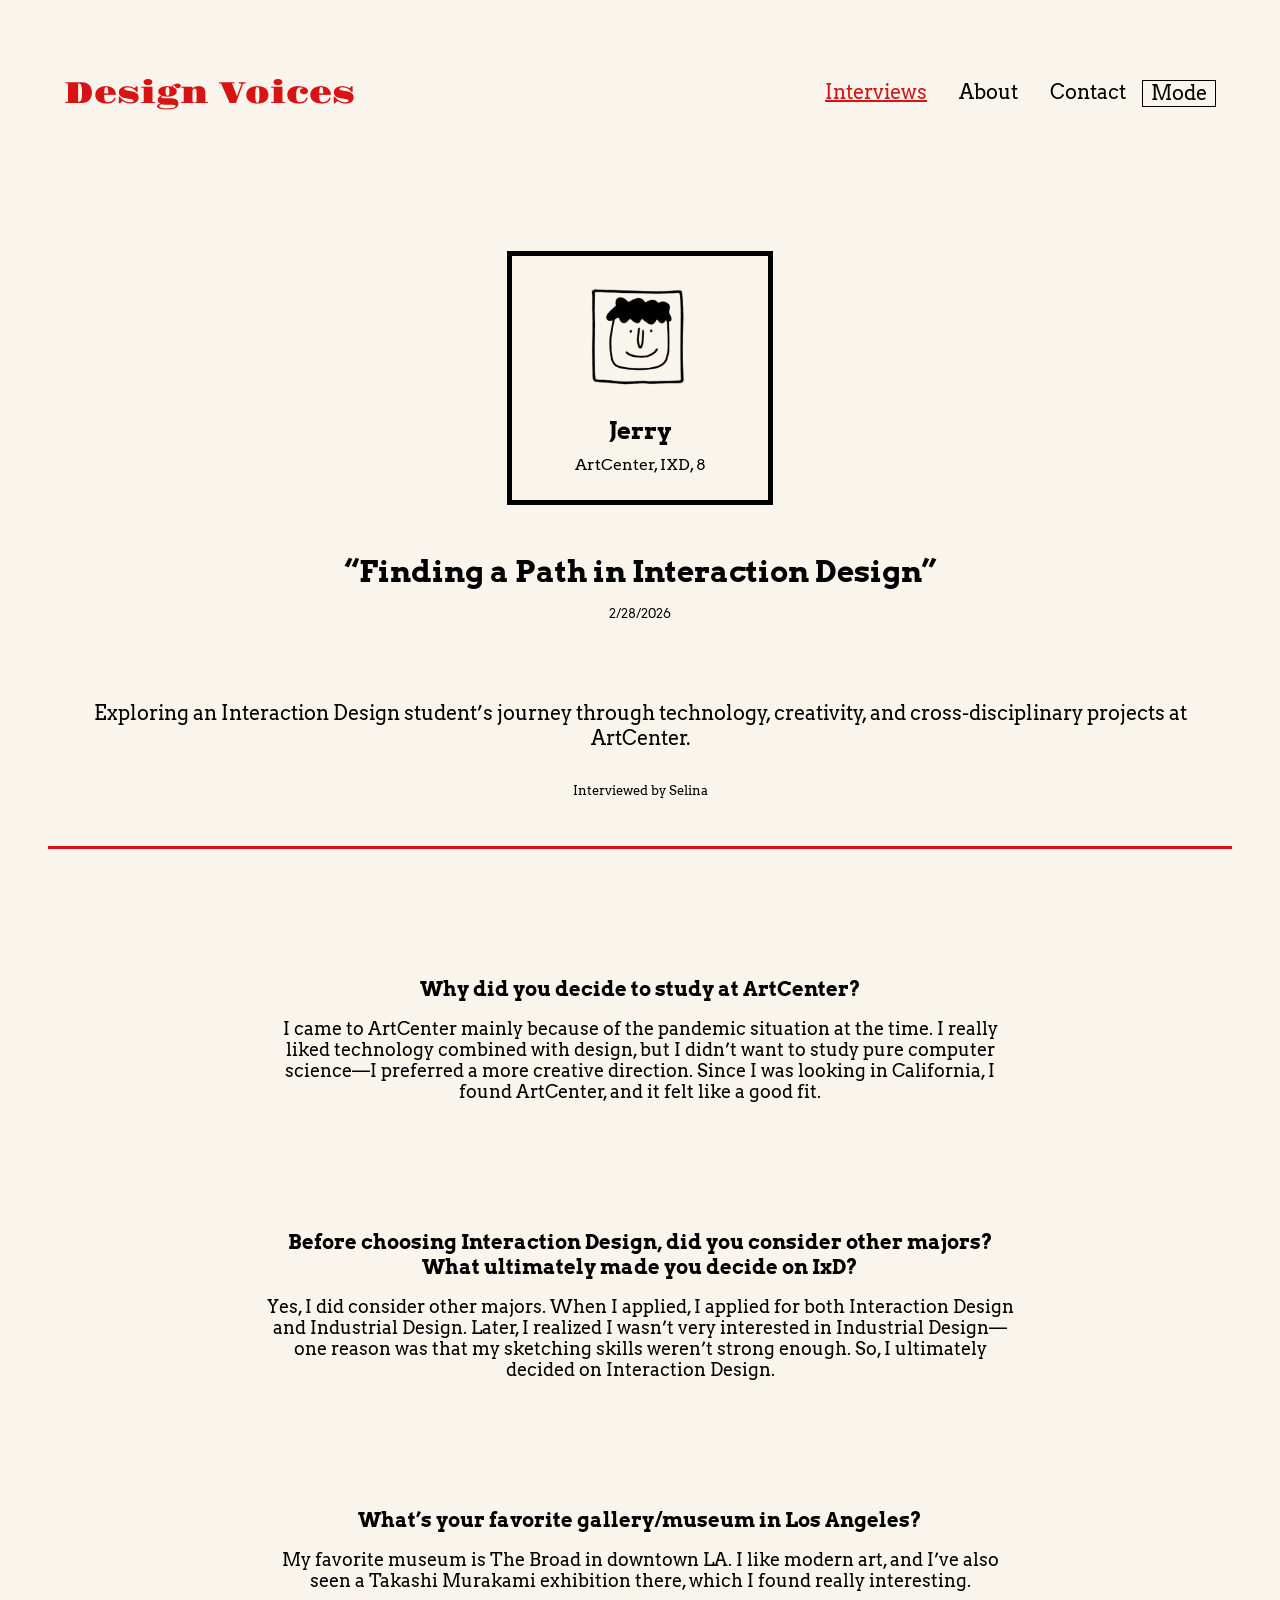
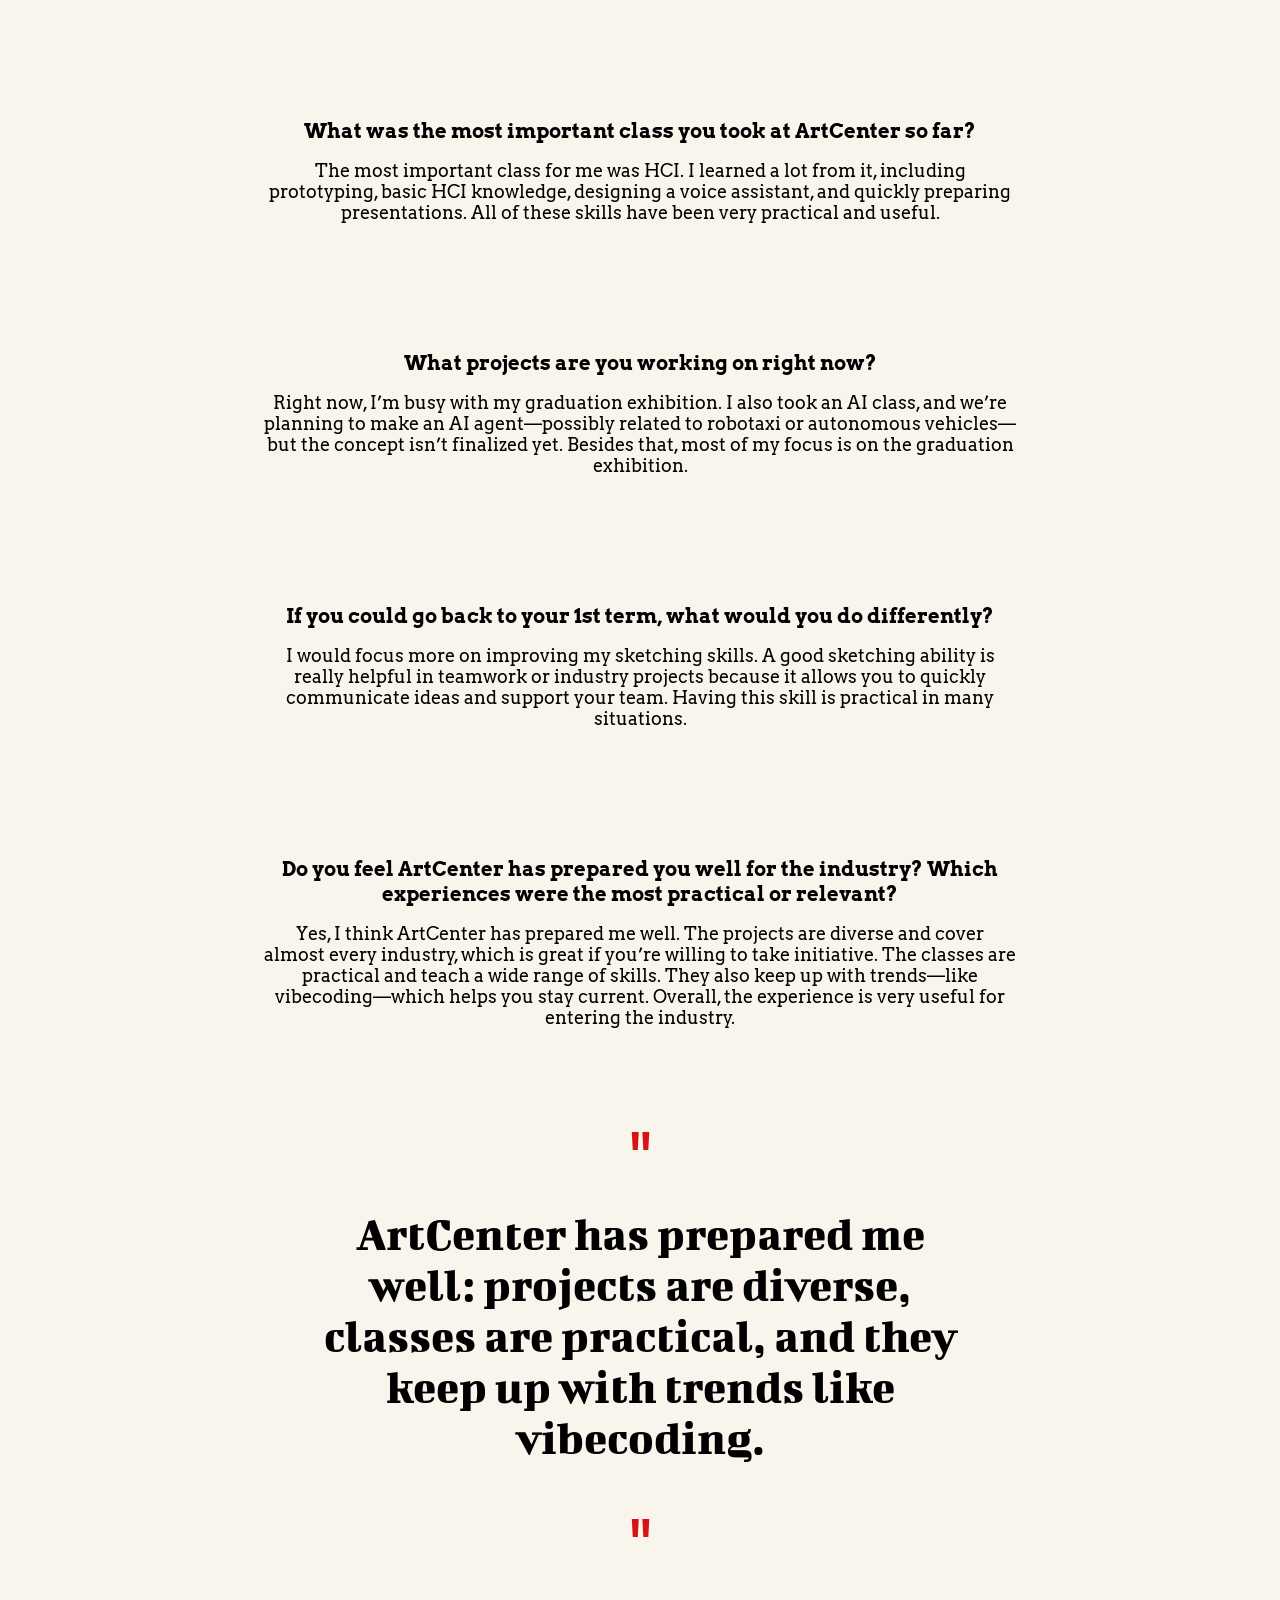
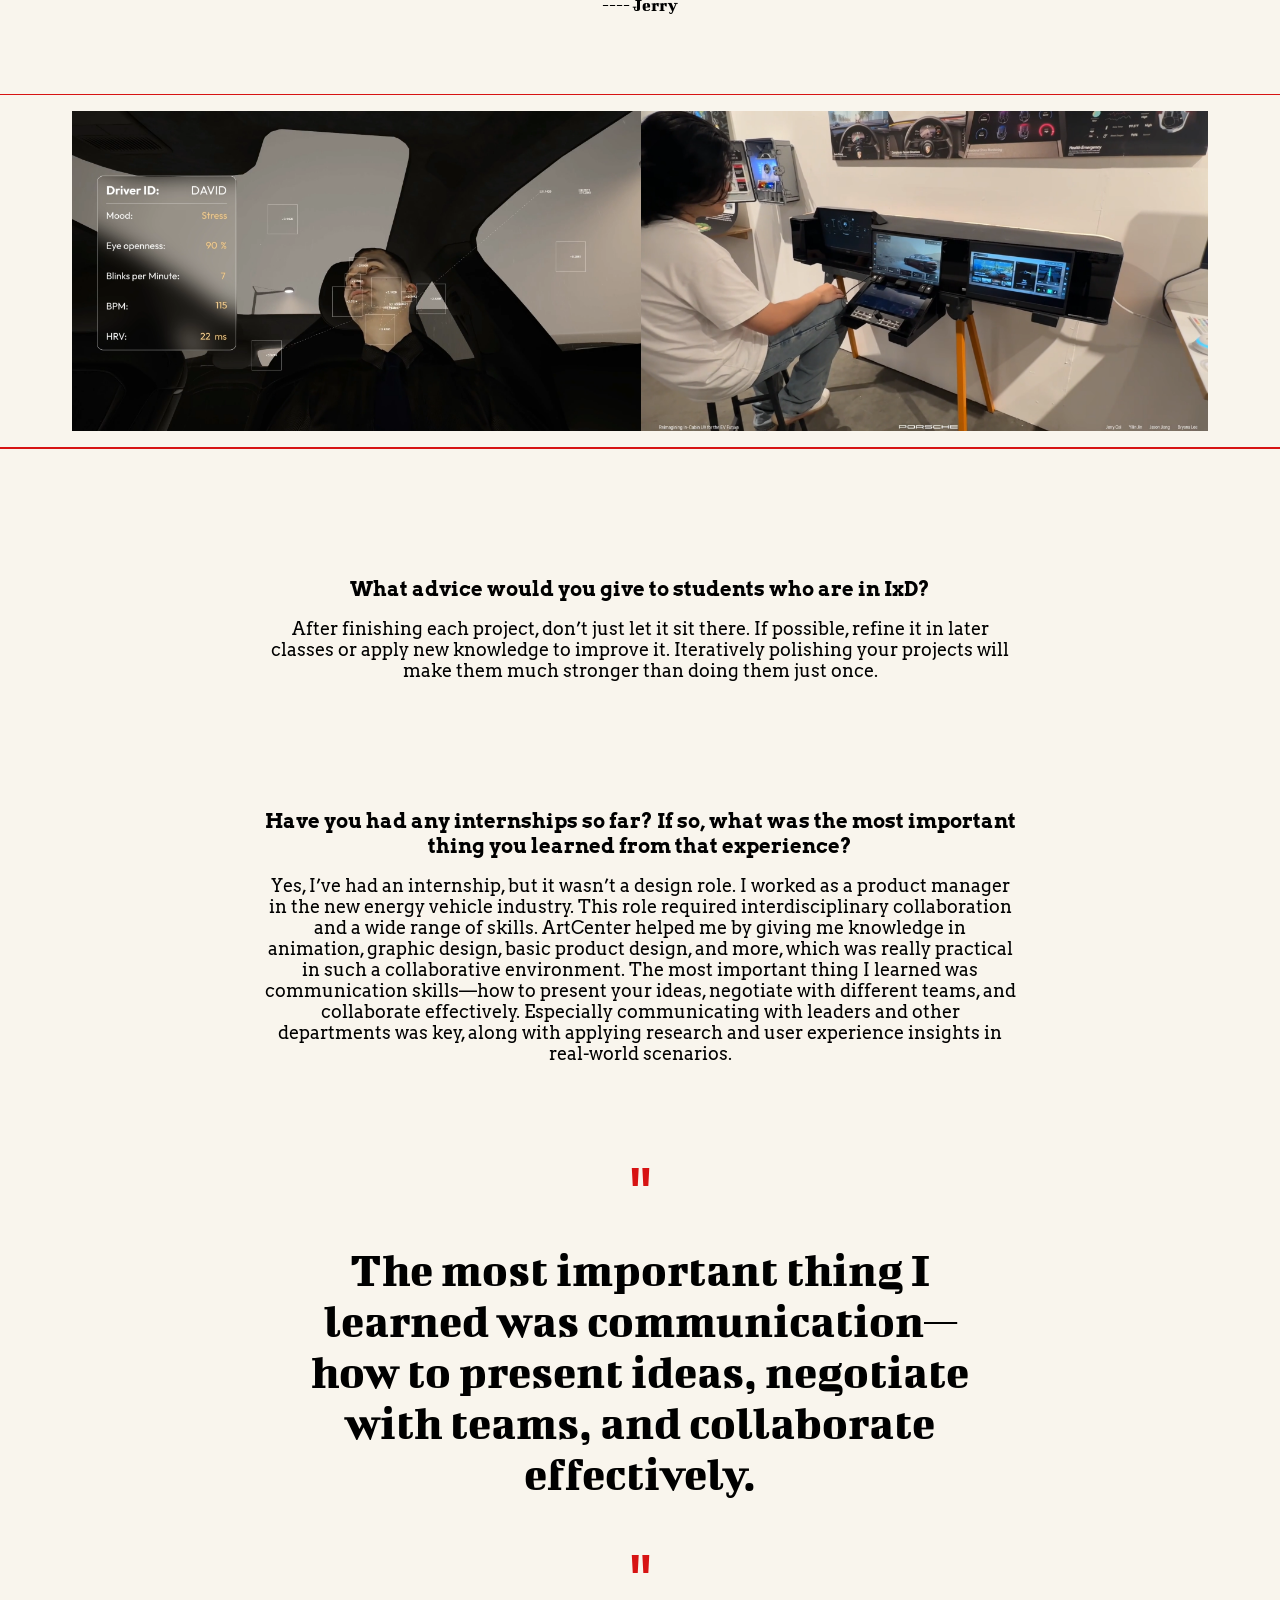
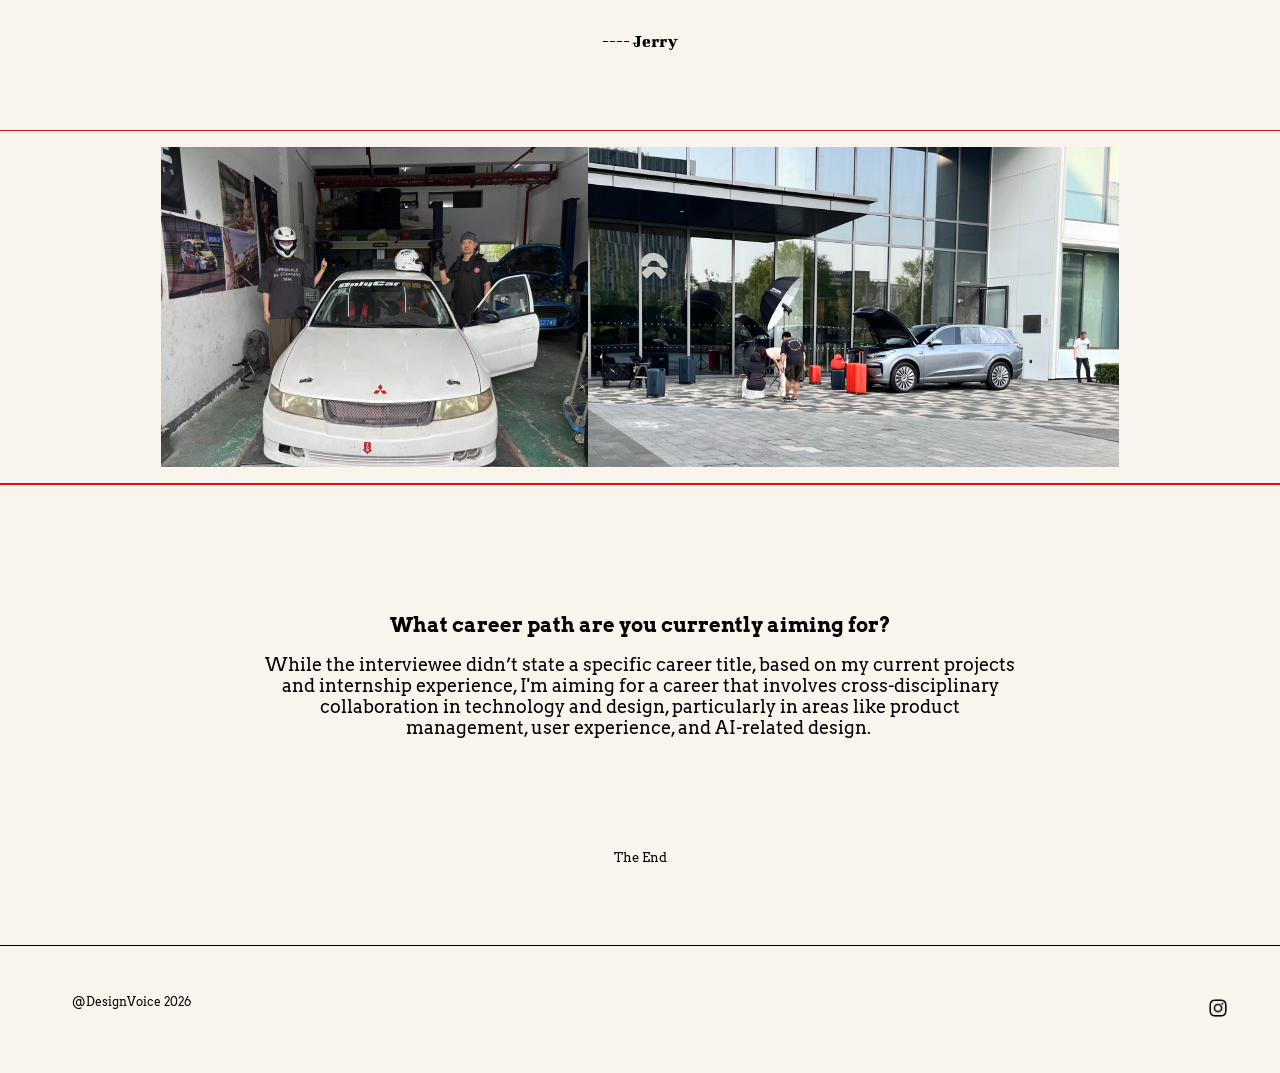
==== jerry.html @ 2884a06e "first commit" ====
<!DOCTYPE html>
<html lang="en">
<head>
	<meta charset="utf-8">
	<meta content="initial-scale=1.0,width=device-width" name="viewport">

	<title>Your title here</title>

	<link href="css/reset.css" rel="stylesheet" type="text/css">
	<link href="css/styles.css" rel="stylesheet" type="text/css">

	<link rel="preconnect" href="https://fonts.googleapis.com">
	<link rel="preconnect" href="https://fonts.gstatic.com" crossorigin>
	<link href="https://fonts.googleapis.com/css2?family=Arvo:ital,wght@0,400;0,700;1,400;1,700&family=Bigshot+One&family=Bitcount+Single:wght@100..900&family=Changa+One:ital@0;1&family=Gravitas+One&family=PT+Sans:ital,wght@0,400;0,700;1,400;1,700&family=Space+Grotesk:wght@300..700&display=swap" rel="stylesheet">

	<script src="js/scripts.js"></script>
    <script src="button"></script>
</head>

<body>

    <header class="site-header">
		<h1>
            <a href="index.html" class="site-logo__jerry">Design Voices</a>
        </h1>
		<nav class="site-nav">
			<ul class="site-nav__links">
				<li class="jerry__interiview">Interviews</li>
				<li><a href="#">About</a></li>
				<li><a href="#">Contact</a></li>
				<li><button class="mode-btn  js-mode">Mode</button></li>
			</ul>
		</nav>
	</header>

    <div class="jerry_bio">
			<ul class="cards__wrapper__jerry">
				<li class="card__jerry">
						<div class="card__image__jerry">
							<img src="images/jerry.png" alt="jerry">
						</div>						
						<h3 class="card__header__jerry">Jerry</h3>
						<p class="card__text">ArtCenter, IXD, 8</p>
				</li>
            </ul>
     </div>

     <blockquote class="quote">
			<p class="quote1__jerry">“Finding a Path in Interaction Design”</p>
			<footer class="quote__date">2/28/2026</footer>
	</blockquote>

    <div class="overview">
        <p class="description">
            Exploring an Interaction Design student’s journey through technology, creativity, and cross-disciplinary projects at ArtCenter.
        </p>
        <p class="interviewee">
            Interviewed by Selina 
        </p>
    </div>

    <div class="line"></div>

    <div class="interview__text">
        <p class="question">
        Why did you decide to study at ArtCenter?
        </p>
        <p class="answer">
        I came to ArtCenter mainly because of the pandemic situation at the time. I really liked technology combined with design, but I didn’t want to study pure computer science—I preferred a more creative direction. Since I was looking in California, I found ArtCenter, and it felt like a good fit.
        </p>

        <p class="question">
        Before choosing Interaction Design, did you consider other majors? What ultimately made you decide on IxD?
        </p>
        <p class="answer">
        Yes, I did consider other majors. When I applied, I applied for both Interaction Design and Industrial Design. Later, I realized I wasn’t very interested in Industrial Design—one reason was that my sketching skills weren’t strong enough. So, I ultimately decided on Interaction Design.
        </p>

        <p class="question">
        What’s your favorite gallery/museum in Los Angeles?
        </p>
        <p class="answer">
        My favorite museum is The Broad in downtown LA. I like modern art, and I’ve also seen a Takashi Murakami exhibition there, which I found really interesting.
        </p>

        <p class="question">
        What was the most important class you took at ArtCenter so far?
        </p>
        <p class="answer">
        The most important class for me was HCI. I learned a lot from it, including prototyping, basic HCI knowledge, designing a voice assistant, and quickly preparing presentations. All of these skills have been very practical and useful.
        </p>

        <p class="question">
        What projects are you working on right now?
        </p>
        <p class="answer">
        Right now, I’m busy with my graduation exhibition. I also took an AI class, and we’re planning to make an AI agent—possibly related to robotaxi or autonomous vehicles—but the concept isn’t finalized yet. Besides that, most of my focus is on the graduation exhibition.
        </p>

        <p class="question">
        If you could go back to your 1st term, what would you do differently?
        </p>
        <p class="answer">
         I would focus more on improving my sketching skills. A good sketching ability is really helpful in teamwork or industry projects because it allows you to quickly communicate ideas and support your team. Having this skill is practical in many situations.
        </p>

        <p class="question">
        Do you feel ArtCenter has prepared you well for the industry? Which experiences were the most practical or relevant?
        </p>
        <p class="answer">
        Yes, I think ArtCenter has prepared me well. The projects are diverse and cover almost every industry, which is great if you’re willing to take initiative. The classes are practical and teach a wide range of skills. They also keep up with trends—like vibecoding—which helps you stay current. Overall, the experience is very useful for entering the industry.
        </p>

    </div>

    <blockquote class="quote2">
            <p class="mark">"</p>
			<p class="quote2__jerry">ArtCenter has prepared me well: projects are diverse, classes are practical, and they keep up with trends like vibecoding.</p>
            <p class="mark">"</p>
			<footer class="quote__attribution">---- Jerry</footer>
	</blockquote>
    
    <div class="line2"></div>
    

    <div class="img">
        <img src="images/1.png" alt="Project picture">
        <img src="images/2.png" alt="Project picture">
    </div>

    <div class="line3"></div>

    <div class="interview__text">
        <p class="question">
        What advice would you give to students who are in IxD?
        </p>
        <p class="answer">
        After finishing each project, don’t just let it sit there. If possible, refine it in later classes or apply new knowledge to improve it. Iteratively polishing your projects will make them much stronger than doing them just once.
        </p>

        <p class="question">
        Have you had any internships so far? If so, what was the most important thing you learned from that experience?
        </p>
        <p class="answer">
        Yes, I’ve had an internship, but it wasn’t a design role. I worked as a product manager in the new energy vehicle industry. This role required interdisciplinary collaboration and a wide range of skills. ArtCenter helped me by giving me knowledge in animation, graphic design, basic product design, and more, which was really practical in such a collaborative environment. The most important thing I learned was communication skills—how to present your ideas, negotiate with different teams, and collaborate effectively. Especially communicating with leaders and other departments was key, along with applying research and user experience insights in real-world scenarios.
        </p>

    </div>

    <blockquote class="quote2">
            <p class="mark">"</p>
			<p class="quote2__jerry">The most important thing I learned was communication—how to present ideas, negotiate with teams, and collaborate effectively.</p>
            <p class="mark">"</p>
			<footer class="quote__attribution">---- Jerry</footer>
	</blockquote>

    <div class="line2"></div>

    <div class="img">
        <img src="images/3.jpg" alt="Project picture">
        <img src="images/4.jpg" alt="Project picture">
    </div>

    <div class="line3"></div>

    <div class="interview__text">
        <p class="question">
        What career path are you currently aiming for?
        </p>
        <p class="answer">
        While the interviewee didn’t state a specific career title, based on my current projects and internship experience, I'm aiming for a career that involves cross-disciplinary collaboration in technology and design, particularly in areas like product management, user experience, and AI-related design. 
        </p>
    </div>

    <p class="the_end">
        The End
    </p>

    <footer class="site-footer">
		<p>@DesignVoice 2026</p>
		<div class="ig__logo">
			<img src="images/iglogo.png" alt="iglogo">
		</div>
		
	</footer>





    
    


</body>
</html>
---- css/styles.css ----
:root {
	--text--light: #000000;
    --text--dark: #F9F5ED;
	--bg--light: #F9F5ED;
    --bg--dark: black;
    --hightlight: #D71313;


    --margin-outside: 1rem;
	--margin-bottom: 3rem;

	@media screen and (min-width: 850px) {
		--margin-outside: 4rem;
		--margin-bottom: 6rem;
	}
}

body{
    background-color: var(--bg--light);
}
body.dark-mode {
    background-color: var(--bg--dark);
    color: var(--text--dark);
}

.site-header {
	position: relative;
	margin-top: 2rem;
	margin-left: var(--margin-outside);
	margin-right: var(--margin-outside);
	margin-bottom: var(--margin-bottom);

    @media screen and (min-width:850px){
        display:flex;
        justify-content: space-between;
        align-items: center;
}

}
.site-logo {
	font-size: 1.875rem;
	font-family: "Gravitas One", serif;
    font-weight: 400;
    text-align: center;
    color:var(--hightlight);

	@media screen and (min-width: 850px){
		color:var(--hightlight);
        text-align: center;

	}
} 
.site-nav {
	margin-top: 2rem;
	cursor:crosshair;

	@media screen and (min-width: 850px){
		margin-top: 3rem;
	}
}
.site-nav__links {
	text-align: center;
    font-family: "Arvo", serif;
    font-size: 1.25rem;
    font-weight: 400;

    @media  screen and (min-width:850px) {
		display: flex;
		cursor:crosshair;
	}

    button {
        text-align: center;
        font-family: "Arvo", serif;
        font-size: 1.25rem;
        padding-top: 0;
        padding-bottom: 0;
        padding-left: .5rem;
        padding-right: .5rem;
         
        .dark-mode & {
		color: var(--text--dark);
        border-color: var(--bg--light);

	}

    }
    
    a {
        text-decoration: none;

        @media screen and (min-width: 850px) {
			padding-left: 1rem;
			padding-right: 1rem;
		}
        
    }

    li {
        margin-bottom: 3rem;
        font-display: flex;
    }
}
.site-nav__links a:hover{
    color: var(--hightlight);
}
    
button:hover {
        color:var(--hightlight);

 }
	
	.active {
		text-decoration: underline;
        color: var(--hightlight);
		font-weight: bold;

		@media screen and (min-width: 850px) {
        text-decoration: underline;
        color: var(--hightlight);
		font-weight: bold;
			
	}
}



.cards {
	margin-left: 1rem;
	margin-right: 1rem;
	margin-bottom: 12rem;

    
}
.cards__header {
	font-size: 1.25rem;
	margin-bottom: 1.5rem;
	text-align: center;
	font-weight: bold;
	color: var(--text--light);
    font-family: "Arvo", serif;

    .dark-mode & {
		color: var(--bg--light);
	}
    

	@media screen and (min-width: 850px){
        margin-bottom: 3rem;
        font-size: 1.5rem;
		
	}
}
.cards__wrapper {
	display: grid;
	gap: 3rem;

	@media screen and (min-width: 850px){
		grid-template-columns: repeat(3, 1fr);
		gap: .25rem;
        max-width: 1200px;
        margin: auto;
		
	}
}
.card {
    border: 1px solid var(--text--light);
    width: 16.625rem;
    margin: 0 auto;

    .dark-mode & {
		border-color: var(--bg--light);
	}
}
.card:hover {
    border: 2px solid var(--hightlight);

}
.card__link {
	padding: 1.5rem;
	text-decoration: none;
	text-align: center;
	display: block;

    
}

.card__image {
	width: 10rem;
	height: 10rem;
	padding: 1.5rem;
	margin-left: auto;
	margin-right: auto;
	margin-bottom: 0.2rem;	

	img {
		width: 100%;

        .dark-mode & {
		filter: invert(1);
	}

	}

	@media screen and (min-width: 850px){
	width: 10rem;
	height: 10rem;
	padding: 1.5rem;
	margin-left: auto;
	margin-right: auto;
	margin-bottom: 1.5rem;	


	}

}
.card__header {
	font-size: 1.5rem;
	margin-bottom: .5rem;
	font-weight: bold;
    font-family: "Arvo", serif;

}
.card__text {
	line-height: 1.35;
    margin-bottom: 1.5rem;
    font-family: "Arvo", serif;

    .dark-mode & {
		color: var(--text--dark);
	}
}
.card__detail {
    font-size: 0.75rem;
    font-style: normal;
    font-weight: 400;
    line-height: normal;
    color: var(--text--light);
    font-family: "Arvo", serif;
    
    .dark-mode & {
		color: var(--text--dark);
	}
}


.site-footer {
    border-top: 1px solid #000;
    font-family: "Arvo", serif;
    font-size: 0.75rem;
    display: flex;
    justify-content: space-between;
    padding: 3rem 3rem;
    

    p {
        padding-left: 1.5rem;
    }

    .dark-mode & {
		border-color: var(--bg--light);
	}
    

 
}
.ig__logo img {
    width: 1.5rem;
    height: 1.5rem;

    .dark-mode & {
		filter: invert(1);
	}

    @media screen and (min-width: 850px){
        width: 1.75rem;
        height: 1.75rem;
			
		}
    
}






/* Jerry */

.site-logo__jerry {
    font-size: 1.875rem;
	font-family: "Gravitas One", serif;
    font-weight: 400;
    text-align: center;
    color:var(--hightlight);
    text-decoration: none;


	@media screen and (min-width: 850px){
		color:var(--hightlight);
        text-align: center;

	}
    
}
.site-logo__jerry:hover {
        color: var(--text--light);

        .dark-mode & {
		border-color: var(--text--dark);
	}
        
    }


.jerry__interiview {
    color: var(--hightlight);
    text-decoration: underline;

    @media screen and (min-width: 850px) {
			padding-left: 1rem;
			padding-right: 1rem;
		}
}

.card__jerry {
    border: 5px solid var(--text--light);
    width: 16.625rem;
    margin: 0 auto;

    .dark-mode & {
		border-color: var(--bg--light);
	}

}
.cards__wrapper__jerry{
    text-align: center;
}
.card__header__jerry {
    margin-bottom: .5rem;
    font-size: 1.5rem;
    font-family: "Arvo", serif;
    font-weight: 700;
    
}
.card__image__jerry {
    width: 10rem;
	height: 10rem;
	margin-left: auto;
	margin-right: auto;

	img {
		width: 100%;

        .dark-mode & {
		filter: invert(1);
	}
	}

	@media screen and (min-width: 850px){
	width: 10rem;
	height: 10rem;
	padding: 1.5rem;
	margin-left: auto;
	margin-right: auto;
	margin-bottom: 0.5 rem;	


	}

}
.quote {
    text-align: center;
    margin-top: 3rem;
}
.quote1__jerry {
    font-family: "Arvo", serif;
    font-size: 1.875rem;
    font-weight: 700;
    

}
.quote__date {
    font-family: "Arvo", serif;
    font-size: 0.8rem;
    margin-top: 1rem;

}
.overview{
    margin-left: 5rem;
    margin-right: 5rem;
    margin-left: auto;
    margin-right: auto;
    margin-top: 5rem;
}
.description {
    text-align: center;
    font-family: Arvo;
    font-size: 1.25rem;
    margin-left: 5rem;
    margin-right: 5rem;

}
.interviewee {
    font-family: Arvo;
    font-size: 0.8rem;
    text-align: center;
    margin-top: 2rem;

}
.line {
    height: 3px;
    background-color: var(--hightlight);
    margin: 3rem 3rem;

}
.interview__text {
    text-align: center;
    margin-left: auto;
    margin-right: auto;
    padding-left: 1.5rem;
    padding-right: 1.5rem;

    @media screen and (min-width: 850px){
		max-width: 50rem;
		
	}
    

}
.question {
    text-align: center;
    font-family: Arvo;
    font-size: 1.25rem;
    font-weight: 700;
    margin-top: 8rem;
}
.answer {
    font-family: Arvo;
    font-size: 1.125rem;
    font-weight: 400;
    margin-top: 1rem;
    text-align: center;
    margin-bottom: 5rem;

}

.mark{
    font-family: "Bigshot One", serif;
    font-size: 5rem;
    font-style: normal;
    color: var(--hightlight);
    text-align: center;

    @media screen and (min-width: 850px){
        font-size: 6rem;
        max-width: 48rem;
        text-align: center;
        margin-left: auto;
        margin-right: auto;
		
		
	}
}
.quote2__jerry {
    font-family: "Bigshot One", serif;
    font-size: 1.5rem;
    font-style: normal;
    padding-left: 3rem;
    padding-right: 3rem;
    margin-bottom: 2rem;
    text-align: center;

    @media screen and (min-width: 850px){
        font-size: 3rem;
        max-width: 48rem;
        text-align: center;
        margin-left: auto;
        margin-right: auto;
		
		
	}

}
.quote__attribution {
    font-family: "Bigshot One", serif;
    font-size: 1.125rem;
    text-align: center;

}

.line2 {
    height: 1.5px;
    background-color: var(--hightlight);
    margin-top: 5rem;

}
.img {
    margin-top: 1rem;
    text-align: center;
    margin-bottom: 1rem;

    @media screen and (min-width: 850px){
        height: 20rem;
        display: flex;
        margin-left: auto;
        margin-right: auto;
        justify-content: center; 
        align-items: center;
		
	}
}
.img img {
    height: 12rem;
    justify-content: center; 
    align-items: center;
    text-align: center;

    @media screen and (min-width: 850px){
        height: 20rem;
		
	}
}
.line3 {
    height: 1.5px;
    background-color: var(--hightlight);


}
.the_end {
    font-family: Arvo;
    font-size: 0.8rem;
    text-align: center;
    margin-bottom: 5rem;
    margin-top: 7rem;
}
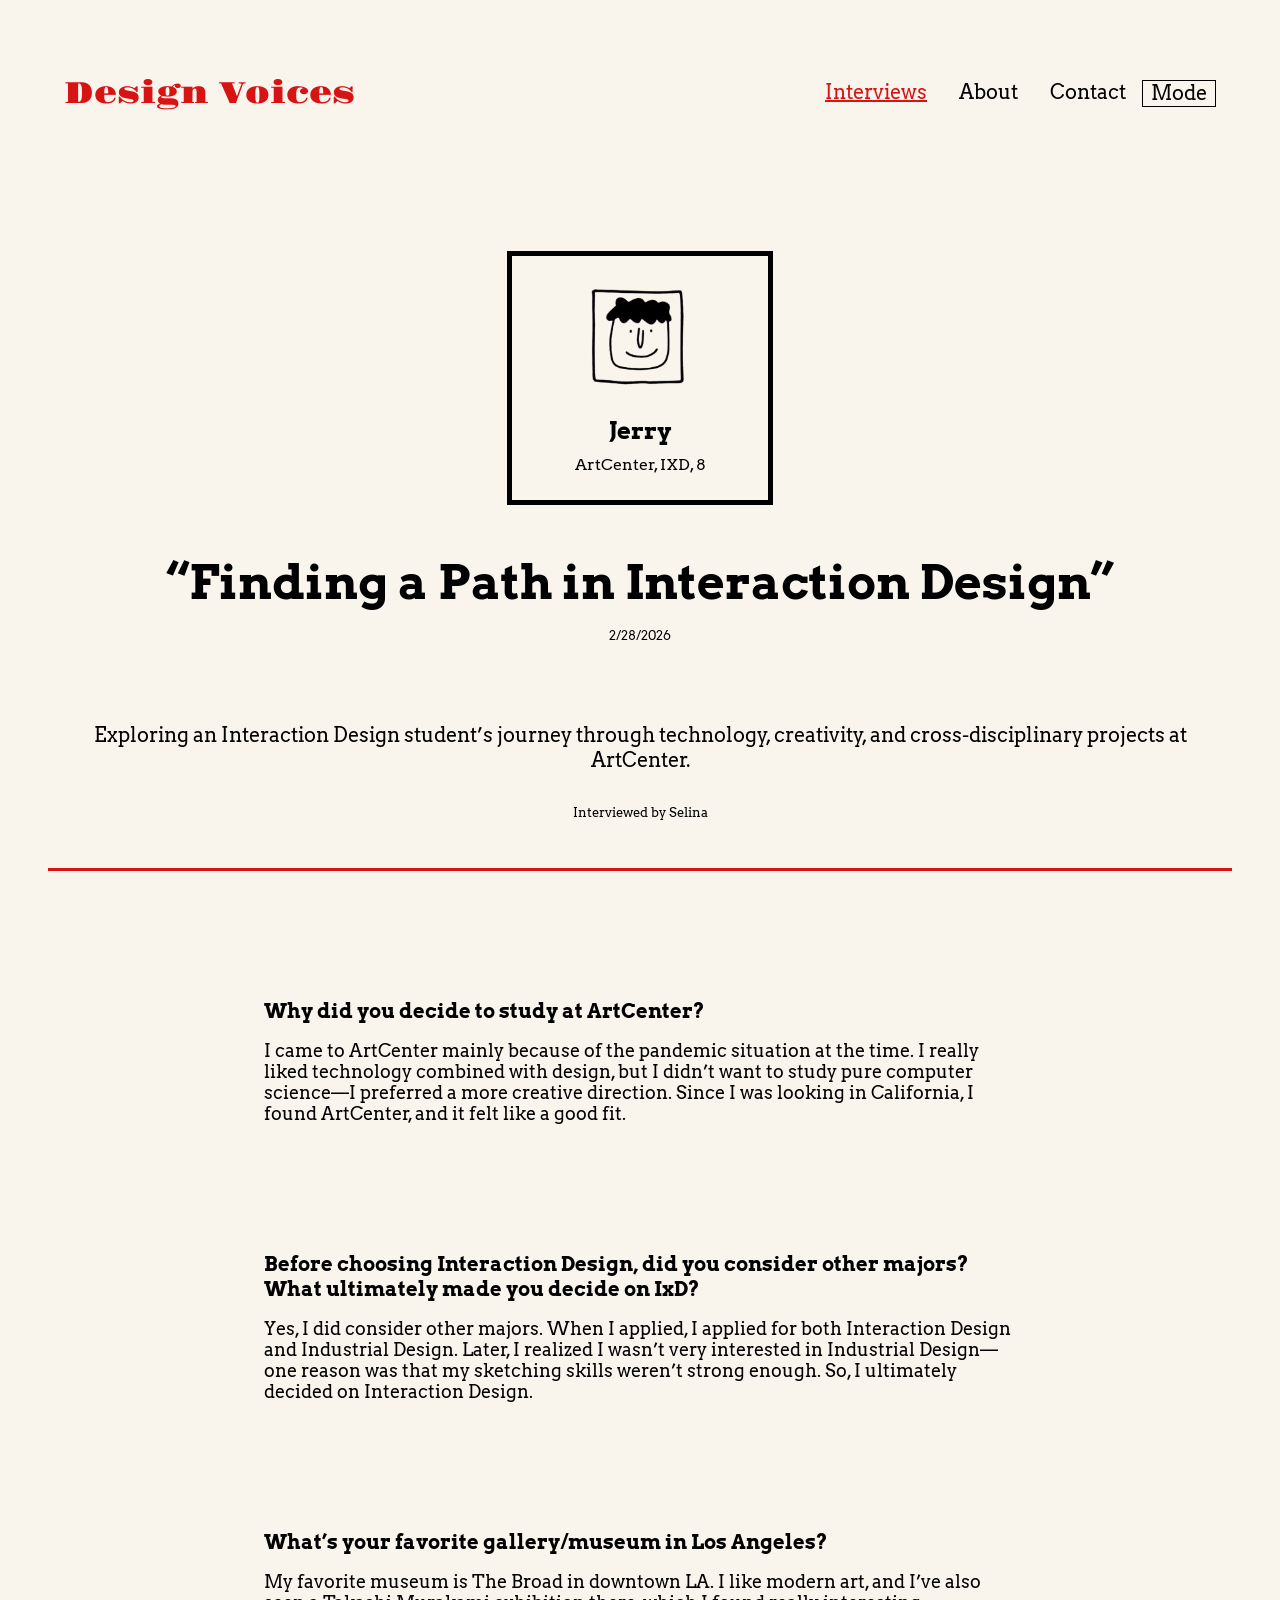
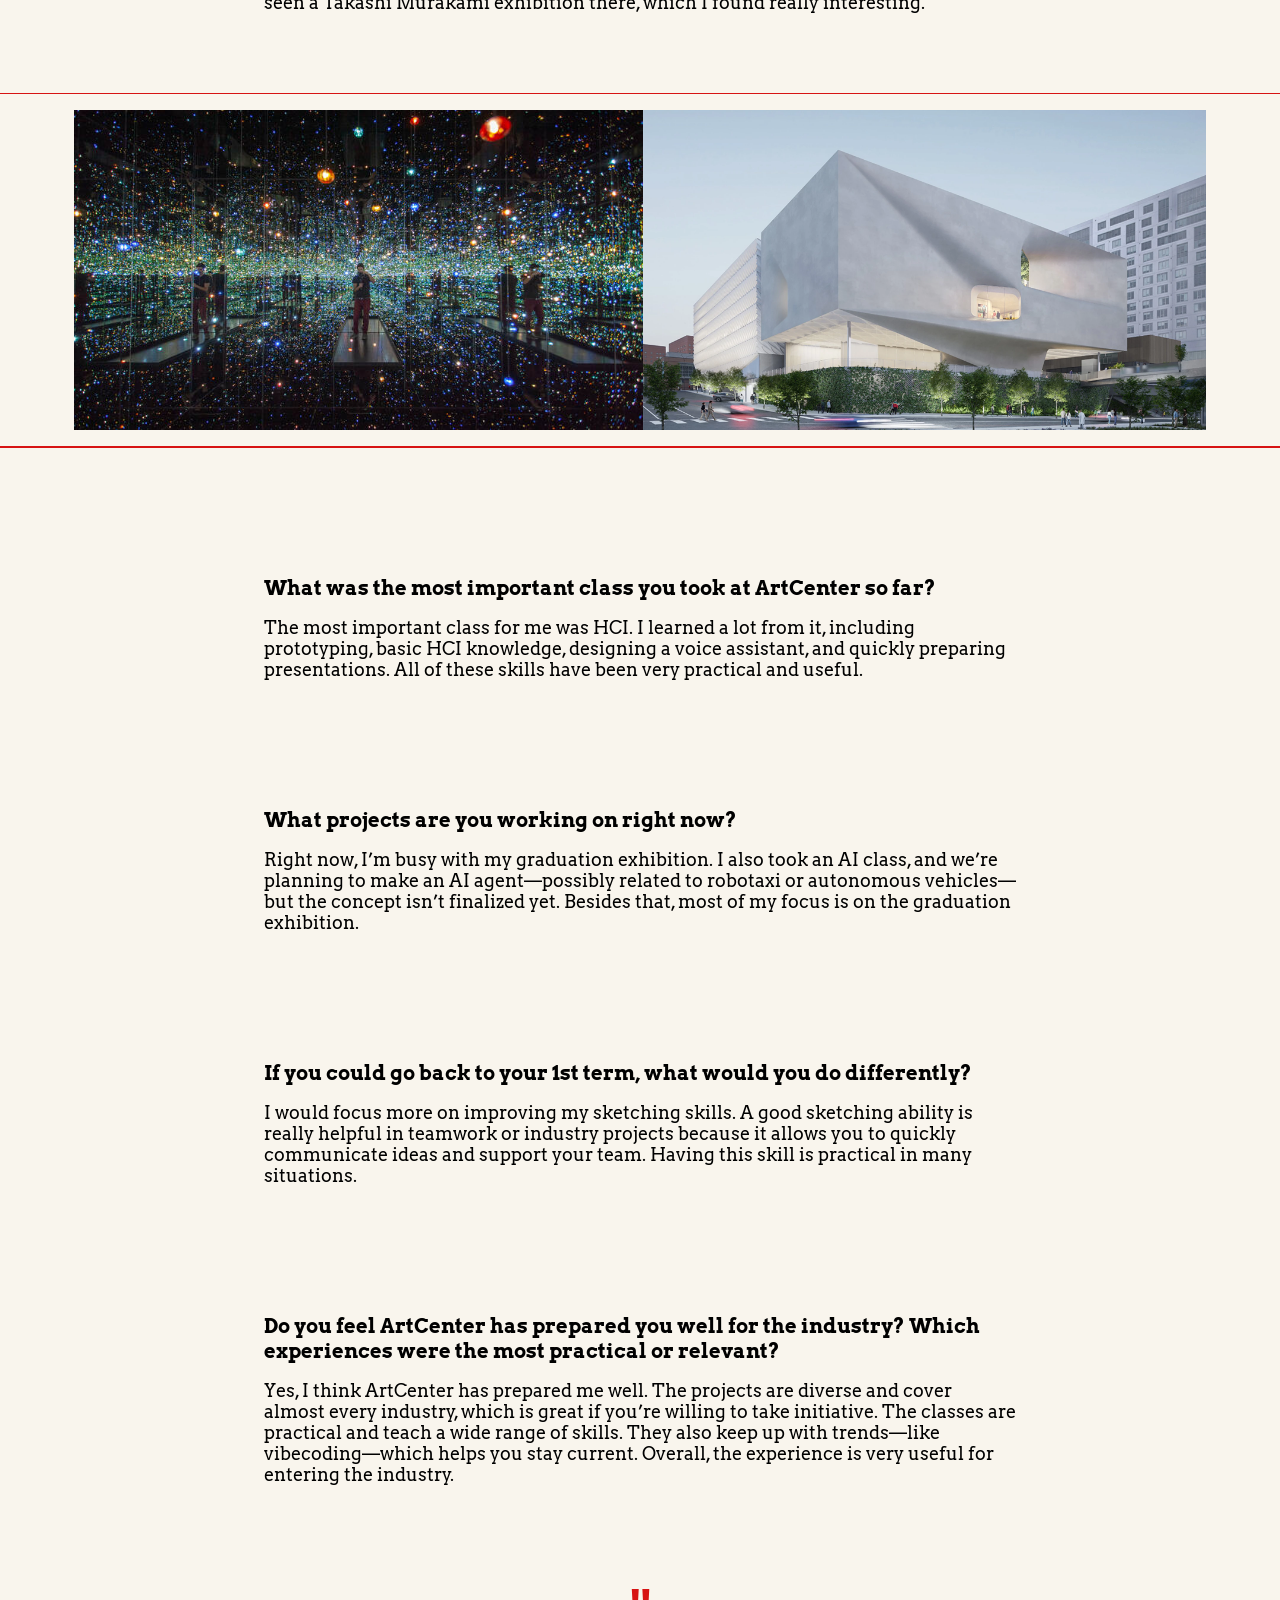
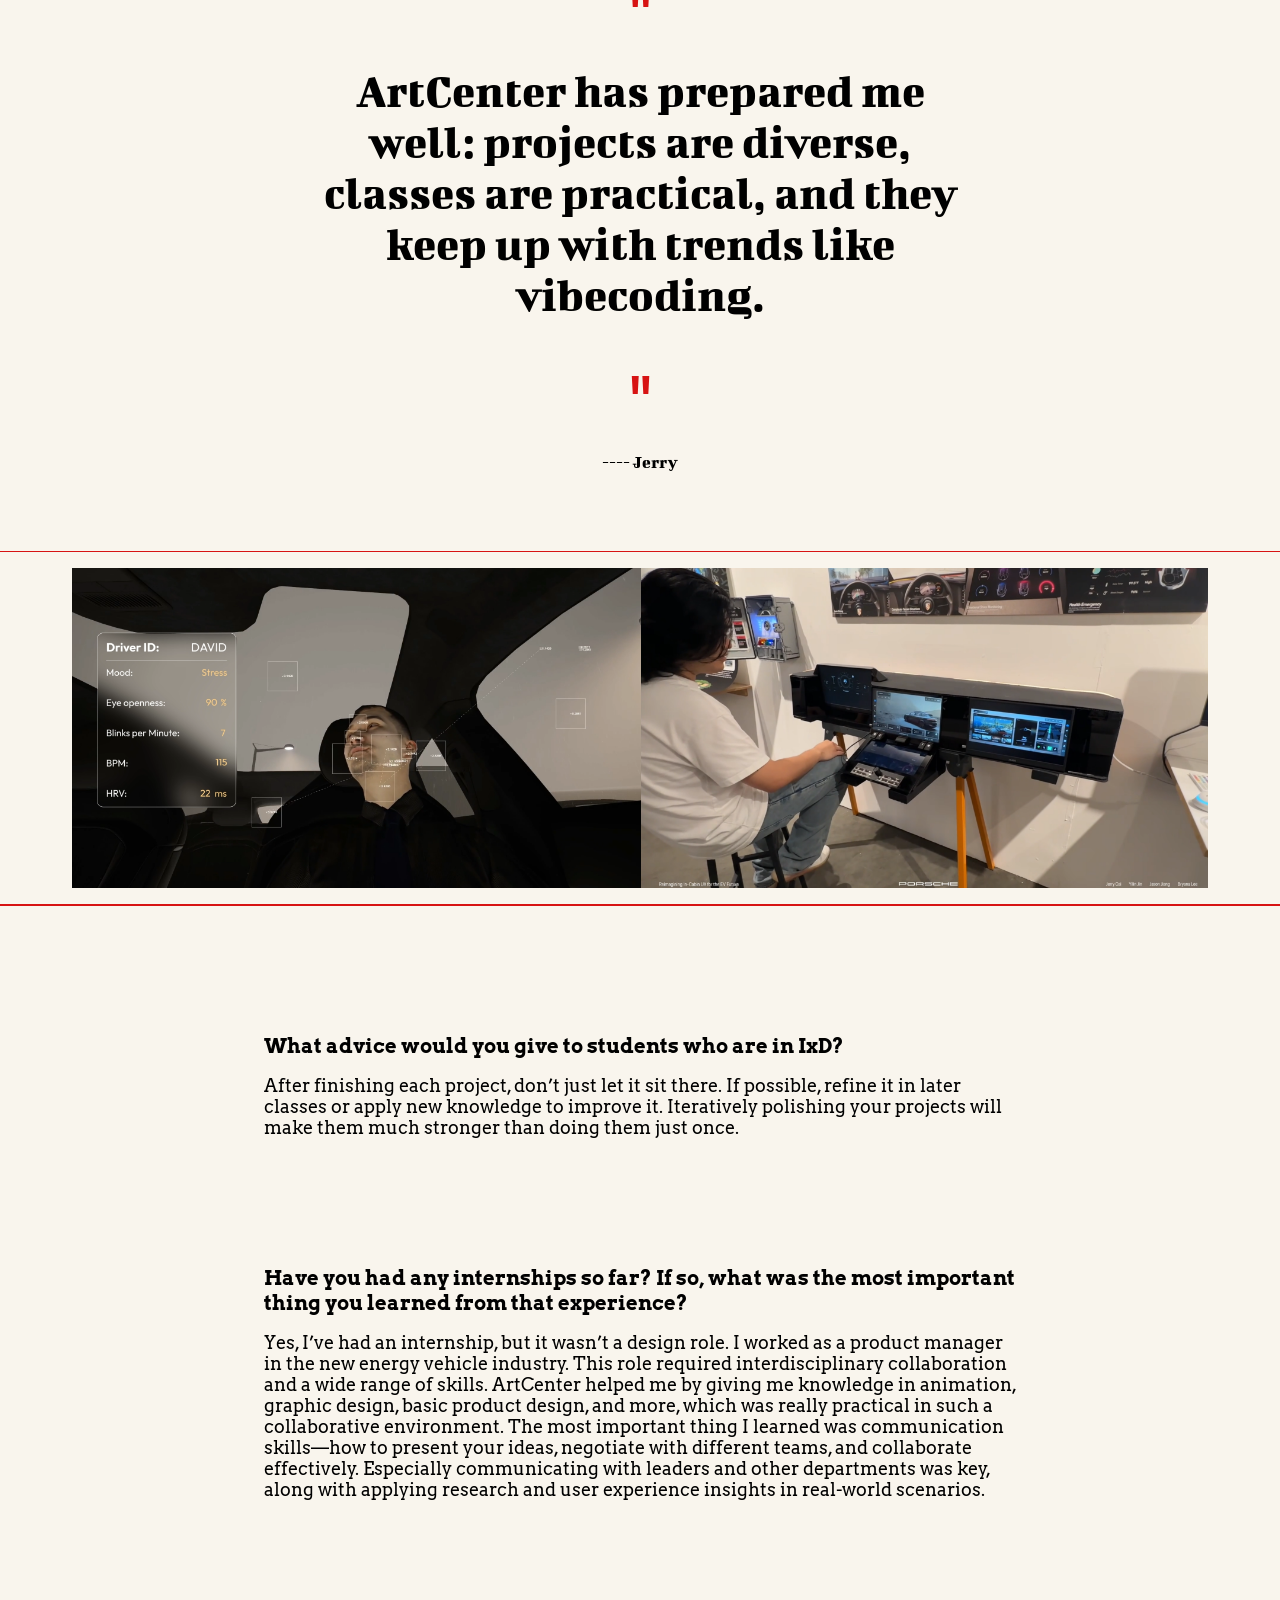
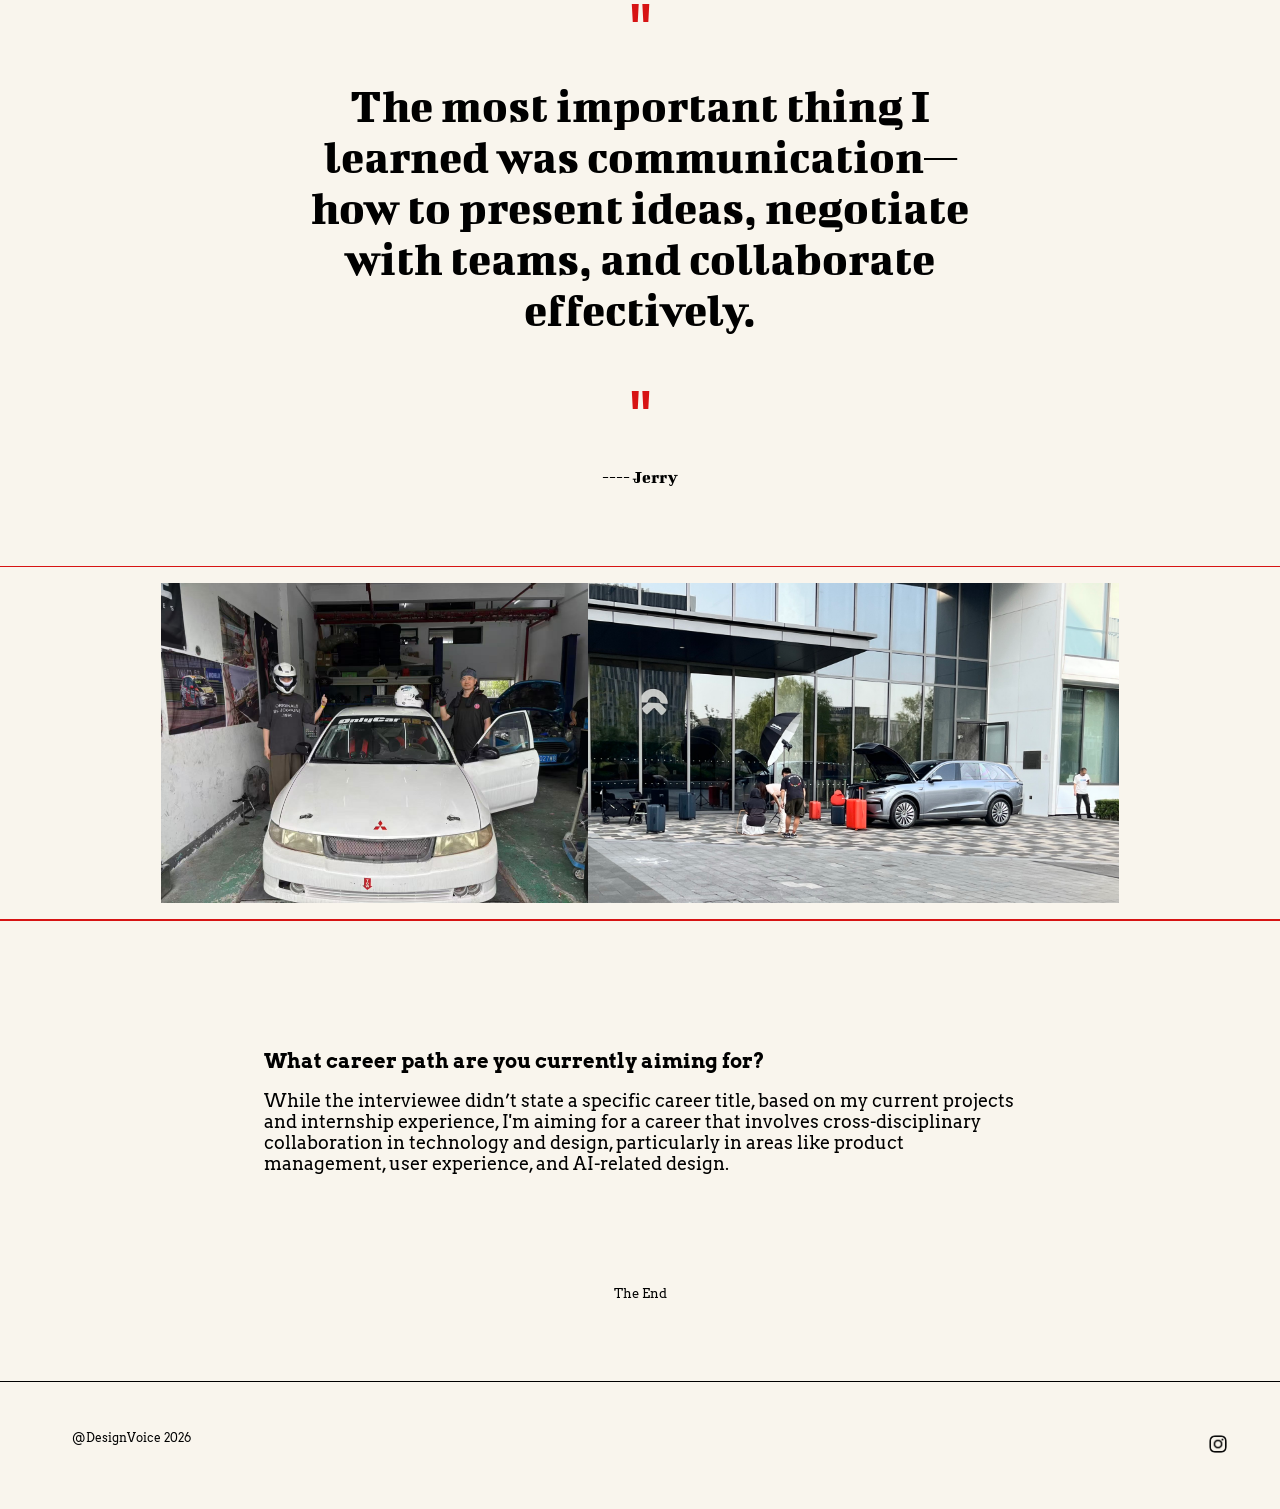
==== commit c5e411d3: "Update project files" ====
--- a/jerry.html
+++ b/jerry.html
@@ -82,7 +82,18 @@
         <p class="answer">
         My favorite museum is The Broad in downtown LA. I like modern art, and I’ve also seen a Takashi Murakami exhibition there, which I found really interesting.
         </p>
-
+    </div>
+
+        <div class="line2"></div>
+
+        <div class="img">
+            <img src="images/5.jpg" alt="Project picture">
+            <img src="images/6.jpg" alt="Project picture">
+        </div>
+
+        <div class="line3"></div>
+
+    <div class="interview__text">
         <p class="question">
         What was the most important class you took at ArtCenter so far?
         </p>
--- a/css/styles.css
+++ b/css/styles.css
@@ -2,7 +2,7 @@
 	--text--light: #000000;
     --text--dark: #F9F5ED;
 	--bg--light: #F9F5ED;
-    --bg--dark: black;
+    --bg--dark: rgb(36, 34, 27);
     --hightlight: #D71313;
 
 
@@ -173,7 +173,7 @@
 	}
 }
 .card:hover {
-    border: 2px solid var(--hightlight);
+    border: 1px solid var(--hightlight);
 
 }
 .card__link {
@@ -364,8 +364,6 @@
 	margin-left: auto;
 	margin-right: auto;
 	margin-bottom: 0.5 rem;	
-
-
 	}
 
 }
@@ -375,8 +373,12 @@
 }
 .quote1__jerry {
     font-family: "Arvo", serif;
-    font-size: 1.875rem;
+    font-size: 2rem;
     font-weight: 700;
+
+    @media screen and (min-width: 850px){
+	font-size: 3rem;
+	}
     
 
 }
@@ -415,7 +417,7 @@
 
 }
 .interview__text {
-    text-align: center;
+    text-align: left;
     margin-left: auto;
     margin-right: auto;
     padding-left: 1.5rem;
@@ -429,7 +431,7 @@
 
 }
 .question {
-    text-align: center;
+    text-align: left;
     font-family: Arvo;
     font-size: 1.25rem;
     font-weight: 700;
@@ -440,7 +442,7 @@
     font-size: 1.125rem;
     font-weight: 400;
     margin-top: 1rem;
-    text-align: center;
+    text-align: left;
     margin-bottom: 5rem;
 
 }
@@ -524,8 +526,6 @@
 .line3 {
     height: 1.5px;
     background-color: var(--hightlight);
-
-
 }
 .the_end {
     font-family: Arvo;
@@ -533,4 +533,260 @@
     text-align: center;
     margin-bottom: 5rem;
     margin-top: 7rem;
-}+}
+
+
+
+
+
+
+/* gloria */
+
+.site-logo__gloria {
+    font-size: 1.875rem;
+	font-family: "Gravitas One", serif;
+    font-weight: 400;
+    text-align: center;
+    color:var(--hightlight);
+    text-decoration: none;
+
+
+	@media screen and (min-width: 850px){
+		color:var(--hightlight);
+        text-align: center;
+
+	}
+    
+}
+.site-logo__gloria:hover {
+        color: var(--text--light);
+
+        .dark-mode & {
+		border-color: var(--text--dark);
+	}
+        
+    }
+
+
+.gloria__interiview {
+    color: var(--hightlight);
+    text-decoration: underline;
+
+    @media screen and (min-width: 850px) {
+			padding-left: 1rem;
+			padding-right: 1rem;
+		}
+}
+
+.card__gloria {
+    border: 5px solid var(--text--light);
+    width: 16.625rem;
+    margin: 0 auto;
+
+    .dark-mode & {
+		border-color: var(--bg--light);
+	}
+
+}
+.cards__wrapper__gloria{
+    text-align: center;
+}
+.card__header__gloria{
+    margin-bottom: .5rem;
+    font-size: 1.5rem;
+    font-family: "Arvo", serif;
+    font-weight: 700;
+    
+}
+.card__image__gloria {
+    width: 10rem;
+	height: 10rem;
+	margin-left: auto;
+	margin-right: auto;
+
+	img {
+		width: 100%;
+
+        .dark-mode & {
+		filter: invert(1);
+	}
+	}
+
+	@media screen and (min-width: 850px){
+	width: 10rem;
+	height: 10rem;
+	padding: 1.5rem;
+	margin-left: auto;
+	margin-right: auto;
+	margin-bottom: 0.5 rem;	
+	}
+
+}
+.quote {
+    text-align: center;
+    margin-top: 3rem;
+}
+.quote1__gloria {
+    font-family: "Arvo", serif;
+    font-size: 2rem;
+    font-weight: 700;
+
+    @media screen and (min-width: 850px){
+	font-size: 3rem;
+	}
+    
+
+}
+.quote__date {
+    font-family: "Arvo", serif;
+    font-size: 0.8rem;
+    margin-top: 1rem;
+
+}
+.overview{
+    margin-left: 5rem;
+    margin-right: 5rem;
+    margin-left: auto;
+    margin-right: auto;
+    margin-top: 5rem;
+}
+.description {
+    text-align: center;
+    font-family: Arvo;
+    font-size: 1.25rem;
+    margin-left: 5rem;
+    margin-right: 5rem;
+
+}
+.interviewee {
+    font-family: Arvo;
+    font-size: 0.8rem;
+    text-align: center;
+    margin-top: 2rem;
+
+}
+.line {
+    height: 3px;
+    background-color: var(--hightlight);
+    margin: 3rem 3rem;
+
+}
+.interview__text {
+    text-align: left;
+    margin-left: auto;
+    margin-right: auto;
+    padding-left: 1.5rem;
+    padding-right: 1.5rem;
+
+    @media screen and (min-width: 850px){
+		max-width: 50rem;
+		
+	}
+    
+
+}
+.question {
+    text-align: left;
+    font-family: Arvo;
+    font-size: 1.25rem;
+    font-weight: 700;
+    margin-top: 8rem;
+}
+.answer {
+    font-family: Arvo;
+    font-size: 1.125rem;
+    font-weight: 400;
+    margin-top: 1rem;
+    text-align: left;
+    margin-bottom: 5rem;
+
+}
+
+.mark{
+    font-family: "Bigshot One", serif;
+    font-size: 5rem;
+    font-style: normal;
+    color: var(--hightlight);
+    text-align: center;
+
+    @media screen and (min-width: 850px){
+        font-size: 6rem;
+        max-width: 48rem;
+        text-align: center;
+        margin-left: auto;
+        margin-right: auto;
+		
+		
+	}
+}
+.quote2__gloria {
+    font-family: "Bigshot One", serif;
+    font-size: 1.5rem;
+    font-style: normal;
+    padding-left: 3rem;
+    padding-right: 3rem;
+    margin-bottom: 2rem;
+    text-align: center;
+
+    @media screen and (min-width: 850px){
+        font-size: 3rem;
+        max-width: 48rem;
+        text-align: center;
+        margin-left: auto;
+        margin-right: auto;
+		
+		
+	}
+
+}
+.quote__attribution {
+    font-family: "Bigshot One", serif;
+    font-size: 1.125rem;
+    text-align: center;
+
+}
+
+.line2 {
+    height: 1.5px;
+    background-color: var(--hightlight);
+    margin-top: 5rem;
+
+}
+.img {
+    margin-top: 1rem;
+    text-align: center;
+    margin-bottom: 1rem;
+
+    @media screen and (min-width: 850px){
+        height: 20rem;
+        display: flex;
+        margin-left: auto;
+        margin-right: auto;
+        justify-content: center; 
+        align-items: center;
+		
+	}
+}
+.img img {
+    height: 12rem;
+    justify-content: center; 
+    align-items: center;
+    text-align: center;
+
+    @media screen and (min-width: 850px){
+        height: 20rem;
+		
+	}
+}
+.line3 {
+    height: 1.5px;
+    background-color: var(--hightlight);
+}
+.the_end {
+    font-family: Arvo;
+    font-size: 0.8rem;
+    text-align: center;
+    margin-bottom: 5rem;
+    margin-top: 7rem;
+}
+
